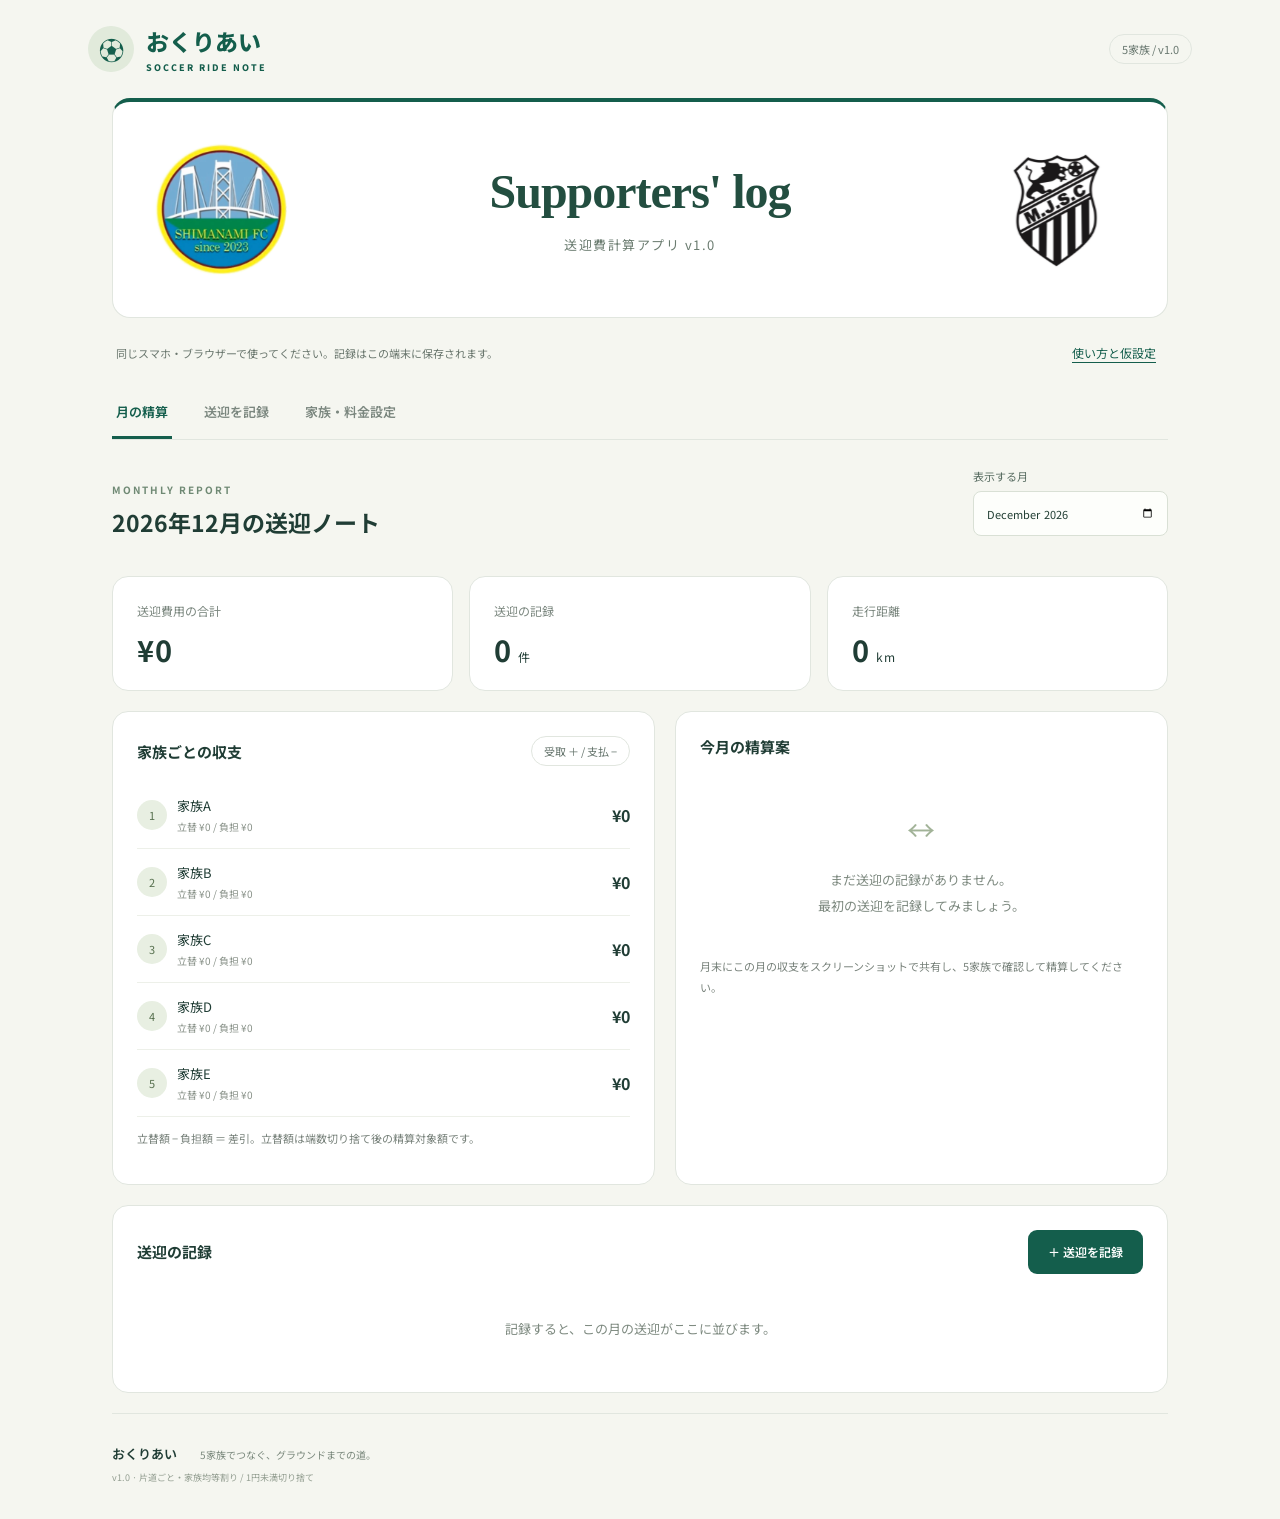
==== index.html @ b9d5096a "Add files via upload" ====
<!doctype html>
<html lang="ja"><head><meta charset="utf-8"><meta name="viewport" content="width=device-width, initial-scale=1"><meta name="theme-color" content="#145e4c"><meta name="description" content="5家族のサッカー送迎を記録し、月ごとの費用を精算する個人用アプリ"><title>Supporters' log | 送迎費計算アプリ v1.0</title><link rel="stylesheet" href="style.css"></head>
<body data-app-version="1.0" data-calculation-rule="equal-family-floor-v1"><header><a class="brand" href="#" aria-label="ホーム"><span class="ball">⚽</span><span>おくりあい<small>SOCCER RIDE NOTE</small></span></a><span class="version">5家族 / v1.0</span></header>
<main><section class="intro supporters-hero" aria-labelledby="supporters-title"><div class="club-mark"><img class="shimanami-mark" src="assets/shimanami-fc.png" alt="SHIMANAMI FCのロゴ" width="140" height="140"></div><div class="supporters-title"><h1 id="supporters-title">Supporters' log</h1><p>送迎費計算アプリ v1.0</p></div><div class="club-mark ob-mark"><img src="assets/espoir-ob.png" alt="エスポワール尾道南OB側のエンブレム" width="140" height="140"></div></section>
<div class="notice">同じスマホ・ブラウザーで使ってください。記録はこの端末に保存されます。<button id="helpBtn" class="textbtn">使い方と仮設定</button></div>
<nav aria-label="メインメニュー"><button data-tab="overview" class="active">月の精算</button><button data-tab="entry">送迎を記録</button><button data-tab="settings">家族・料金設定</button></nav>
<section id="overview" class="panel"><div class="sectiontop"><div><span class="eyebrow">MONTHLY REPORT</span><h2 id="reportTitle">今月の送迎ノート</h2></div><label>表示する月<input type="month" id="month"></label></div><div id="stats" class="stats"></div><div class="columns"><article class="card"><div class="cardtop"><h3>家族ごとの収支</h3><span class="tag">受取 ＋ / 支払 −</span></div><div id="balances"></div><p class="hint">立替額 − 負担額 ＝ 差引。立替額は端数切り捨て後の精算対象額です。</p></article><article class="card"><h3>今月の精算案</h3><div id="transfers"></div><p class="hint">月末にこの月の収支をスクリーンショットで共有し、5家族で確認して精算してください。</p></article></div><article class="card records"><div class="cardtop"><h3>送迎の記録</h3><button class="primary" id="newBtn">＋ 送迎を記録</button></div><div id="records"></div></article></section>
<section id="entry" class="panel" hidden><div class="sectiontop"><div><span class="eyebrow">NEW RIDE</span><h2 id="formTitle">送迎を記録する</h2><p class="hint">往路・復路それぞれの車と乗車家族を選びます。</p></div></div><form id="rideForm"><article class="card"><div class="grid"><label>日付<input id="date" type="date" required></label><label>活動<select id="kind"><option>練習</option><option>試合</option><option>その他</option></select></label><label>練習場所・会場<input id="venue" required maxlength="80" placeholder="例：市民グラウンド"></label><label>登録した経路から入力<select id="route"><option value="">経路を選ぶ（任意）</option></select></label></div><label>メモ<input id="note" maxlength="200" placeholder="例：帰りは現地解散の家族あり"></label></article><div id="legs" class="columns"></div><article class="savebar"><div><span class="hint">今回の立替合計</span><strong id="previewTotal">¥0</strong><span class="hint">保存時点のガソリン単価で計算</span></div><div><button type="button" id="cancelBtn" class="secondary">キャンセル</button><button type="submit" class="primary">記録を保存</button></div></article></form></section>
<section id="settings" class="panel" hidden><div class="sectiontop"><div><span class="eyebrow">YOUR TEAM</span><h2>家族と料金の設定</h2></div></div><form id="settingsForm"><div class="columns"><article class="card"><h3>5家族の名前</h3><p class="hint">名前は仮設定です。変更すると過去の記録にも反映されます。</p><div id="familyFields"></div></article><article class="card"><h3>計算の設定</h3><label>ガソリン単価（円 / L）<input id="gasPrice" type="number" min="1" max="10000" step="1" required></label><div class="spec"><span>普通車</span><b>10 km / L</b></div><div class="spec"><span>軽自動車</span><b>15 km / L</b></div><p class="hint">区間費用 = 距離 ÷ 燃費 × 単価 ＋ 高速料金。区間の費用を乗車家族数で割り、1家族あたり1円未満を切り捨てます。切り捨てた差額は配賦せず、精算対象は切り捨て後の負担額の合計です。担当家族も乗車する場合は選択してください。</p><p class="hint">単価の変更は新規の記録に適用。既存記録の単価は保持します。</p><button class="primary">設定を保存</button></article></div></form><article class="card"><h3>よく使う経路</h3><p class="hint">初期の経路・金額は未登録です。片道分を登録すると往復にコピーされ、入力後にそれぞれ修正できます。</p><form id="routeForm" class="grid"><label>経路・会場名<input id="routeName" required maxlength="80"></label><label>片道距離（km）<input id="routeDistance" type="number" min="0" max="10000" step="0.1" required></label><label>片道高速料金（円）<input id="routeToll" type="number" min="0" max="1000000" step="1" required></label><button class="secondary">経路を追加</button></form><div id="routeList"></div></article><article class="card"><h3>バックアップと端末間の移動</h3><p class="hint">ブラウザーのデータ削除に備えて保存してください。別の端末では同じアプリを開き、このファイルを読み込みます。読み込むと現在のデータを置き換えます。</p><div class="actions"><button id="exportBtn" class="secondary">バックアップを保存</button><button id="importBtn" class="secondary">バックアップを読み込む</button><input id="importFile" type="file" accept=".json,application/json" hidden><button id="demoBtn" class="textbtn">サンプルを追加</button></div></article></section>
<footer>おくりあい <span>5家族でつなぐ、グラウンドまでの道。</span><small>v1.0 · 片道ごと・家族均等割り / 1円未満切り捨て</small></footer></main>
<dialog id="help"><h2>5家族での使い方</h2><ol><li>LINE内の画面から、iPhoneはSafari、AndroidはChromeなど、いつも使うブラウザーで開きます。</li><li>その月の担当家族が「家族・料金設定」で5家族の名前を登録し、自分のスマホで記録します。</li><li>「送迎を記録」で日付・活動・会場と、往路・復路それぞれを入力します。</li><li>月末に「月の精算」で対象月を選びます。月・合計・5家族の収支が入る位置までスクロールし、画面を撮影してLINEグループに投稿します。</li><li>5家族が了承したら精算し、バックアップを保存します。翌月は次の担当家族が自分のスマホで記録します。</li></ol><p>片道だけなら不要な区間の「この区間を記録」を外します。複数台なら車ごとに記録を分けます。</p><p>片道費用＝距離÷燃費×ガソリン単価＋高速料金。片道費用を乗車家族数で割り、1家族あたり1円未満を切り捨てます。差額は誰にも加算しません。担当家族が乗車する場合も選択してください。立替額には切り捨て後の精算対象額を計上します。</p><p>家族名は家族A〜Eの仮設定です。初期値はガソリン170円/L、普通車10km/L、軽15km/L。設定の単価変更は新規記録に適用され、過去の単価は保持します。</p><p>月を切り替えても記録は消えません。端末・ブラウザー間の同期はありません。毎月の担当者は同じスマホ・同じブラウザーを使ってください。LINE内のブラウザー、プライベートブラウズ、ブラウザーの保存データ削除、端末故障などで記録が失われる可能性があります。月末と端末変更前にバックアップを保存してください。</p><p>バックアップには過去月・設定も含まれます。復元は現在のデータを置き換え、結合しません。担当交代時のデータ移動は必須ではありません。精算済みの管理や決済はLINEと各家族で行います。</p><form method="dialog"><button class="primary">閉じる</button></form></dialog><div id="toast" role="status"></div><script src="core.js"></script><script src="app.js"></script></body></html>
---- style.css ----
@import url('https://fonts.googleapis.com/css2?family=Noto+Sans+JP:wght@400;500;600;700;800&display=swap');
:root{font-family:'Noto Sans JP',sans-serif;color:#203d35;background:#f5f6f0;font-synthesis:none;--green:#145e4c;--muted:#728079;--line:#e1e6df}*{box-sizing:border-box}body{margin:0}button,input,select{font:inherit}button{cursor:pointer;border:0}header{max-width:1160px;margin:auto;padding:24px 28px;display:flex;align-items:center;justify-content:space-between}.brand{display:flex;align-items:center;gap:12px;color:var(--green);font-size:23px;font-weight:800;text-decoration:none}.brand small{display:block;letter-spacing:2px;font-size:9px;margin-top:3px}.ball{display:grid;place-items:center;background:#e1eadb;width:46px;height:46px;border-radius:50%;font-size:25px}.version,.tag{font-size:11px;border:1px solid var(--line);padding:6px 12px;border-radius:20px;color:#68776f}main{max-width:1104px;margin:auto;padding:0 24px}.intro{background:var(--green);border-radius:24px;padding:36px 42px;display:flex;justify-content:space-between;align-items:center;color:white;overflow:hidden}.eyebrow{font-size:10px;font-weight:700;letter-spacing:2px;color:#6f8974}.intro .eyebrow{color:#bad48e}h1{font-size:30px;line-height:1.7;letter-spacing:1px;margin:12px 0}p{line-height:1.9}.intro p{font-size:12px;color:#d0e1d6}.pitch{position:relative;width:235px;height:150px;border:1px solid #679283;border-radius:8px;display:flex;justify-content:space-around;align-items:center;transform:rotate(-9deg);margin:0 24px;color:#c8dfab}.pitch:before{content:'';position:absolute;inset:0 50%;border-left:1px solid #679283}.pitch i{position:absolute;border:1px solid #679283;width:65px;height:65px;border-radius:50%}.pitch span{font-size:45px}.pitch b{position:absolute;bottom:-28px;font-size:9px;letter-spacing:3px}.notice{font-size:11px;padding:18px 4px;color:#69766d;display:flex;gap:10px;justify-content:space-between;align-items:center}.textbtn{background:none;color:var(--green);text-decoration:underline;text-underline-offset:4px;padding:8px;font-size:12px}nav{display:flex;border-bottom:1px solid var(--line);gap:28px;margin-bottom:28px}nav button{padding:15px 4px;background:none;color:#7b877f;font-weight:600;font-size:13px;border-bottom:3px solid transparent}nav button.active{color:var(--green);border-color:var(--green)}h2{font-size:23px;margin:6px 0}h3{font-size:15px;margin:0 0 18px}.sectiontop{display:flex;justify-content:space-between;align-items:center;margin-bottom:24px}.sectiontop label{font-size:11px}.stats{display:grid;grid-template-columns:repeat(3,1fr);gap:16px;margin-bottom:20px}.stat{border:1px solid var(--line);background:#fff;padding:20px 24px;border-radius:16px}.stat span{font-size:12px;color:#7b877f}.stat strong{display:block;font-size:29px;margin-top:7px;letter-spacing:1px}.stat small{font-size:12px;font-weight:400;margin-left:6px}.columns{display:grid;grid-template-columns:1.1fr 1fr;gap:20px}.card{border:1px solid var(--line);border-radius:16px;background:#fff;padding:24px;margin-bottom:20px;min-width:0}.cardtop{display:flex;justify-content:space-between;align-items:center;gap:10px;margin-bottom:16px}.cardtop h3{margin:0}.hint{font-size:11px;color:#78827b;line-height:1.9}.familyrow{display:grid;grid-template-columns:1fr auto;gap:10px;border-bottom:1px solid #edf0e9;padding:14px 0;align-items:center}.familyname{display:flex;gap:10px;align-items:center;font-size:13px}.avatar{width:30px;height:30px;display:grid;place-items:center;border-radius:50%;font-size:11px;background:#e8efe2;color:#57704f}.familyrow small{font-size:10px;display:block;color:#879087;margin-top:4px}.positive{color:#177458}.negative{color:#a2623a}.transfer{background:#f5f7f0;padding:14px;border-radius:10px;font-size:12px;margin:12px 0;display:flex;justify-content:space-between;gap:10px}.transfer b{white-space:nowrap}.empty{padding:26px 8px;text-align:center;color:#7e8a80;font-size:13px;line-height:2}.empty .emptyicon{font-size:28px;display:block;color:#a2b398;margin-bottom:10px}.primary,.secondary{padding:12px 20px;border-radius:9px;font-size:12px;font-weight:600;min-height:44px}.primary{background:var(--green);color:white}.secondary{background:#edf1e7;color:var(--green);border:1px solid #dce4d5}.primary:hover{background:#0e493a}.grid{display:grid;grid-template-columns:repeat(2,1fr);gap:16px}label{display:block;font-size:12px;color:#596d62;margin-bottom:16px}input:not([type=checkbox]),select{width:100%;border:1px solid #d9e0d5;border-radius:8px;background:#fdfefb;padding:12px;color:#213e33;min-height:45px;margin-top:7px}input:focus,select:focus{outline:2px solid #83a986;outline-offset:1px}.check{display:flex;align-items:center;gap:9px;margin:0;font-size:13px;cursor:pointer}.check input{accent-color:var(--green);width:19px;height:19px}.riders{display:flex;flex-wrap:wrap;gap:9px;margin:10px 0 20px}.rider{border:1px solid var(--line);padding:10px 12px;border-radius:8px;display:flex;gap:6px;align-items:center;margin:0;font-size:12px}.rider:has(input:checked){background:#edf4e5;border-color:#8ba579}.rider input{accent-color:var(--green)}.legresult{border-top:1px dashed #d8e1d1;padding-top:15px;font-size:13px;line-height:1.9}.legresult strong{font-size:22px;float:right}.legresult small{display:block;font-size:11px;color:#7a867a;clear:both}.savebar{display:flex;justify-content:space-between;gap:16px;background:#e9efdf;border-radius:14px;padding:22px;align-items:center;margin-bottom:20px}.savebar strong{font-size:26px;display:block}.savebar .hint{display:block}.savebar button{margin-left:8px}.spec{padding:16px 0;border-bottom:1px solid var(--line);display:flex;justify-content:space-between;font-size:13px}.actions{display:flex;gap:12px;flex-wrap:wrap}.record{padding:18px 0;border-top:1px solid var(--line)}.recordhead{display:flex;justify-content:space-between;gap:12px;align-items:center}.recordhead h4{margin:0;font-size:14px}.recordhead p{margin:4px 0;font-size:11px;color:#768274}.recordlegs{font-size:12px;color:#536a5d;line-height:2;margin-top:10px}.recordactions{display:flex;gap:8px}.recordactions button{background:#f0f3eb;border-radius:6px;padding:8px;color:#516a58;font-size:11px;min-height:38px}.routeitem{display:flex;justify-content:space-between;font-size:12px;padding:14px 0;border-bottom:1px solid var(--line);align-items:center;gap:12px}footer{padding:30px 0 35px;border-top:1px solid var(--line);font-size:13px;font-weight:600;margin-top:20px}footer span{font-weight:400;font-size:10px;color:#7a887c;margin-left:20px}footer small{display:block;font-size:9px;color:#939e91;font-weight:400;margin-top:8px}dialog{border:0;border-radius:18px;max-width:560px;width:calc(100% - 36px);padding:28px;color:#2d483a}dialog::backdrop{background:#12372988}dialog p,dialog li{font-size:13px;line-height:2}#toast{position:fixed;bottom:28px;left:50%;transform:translateX(-50%);background:#233e33;color:white;border-radius:10px;padding:13px 22px;box-shadow:0 6px 28px #0002;display:none;font-size:13px;max-width:90%;z-index:20}[hidden]{display:none!important}@media(max-width:700px){header{padding:18px}.brand{font-size:20px}.version{font-size:9px;padding:5px 8px}main{padding:0 16px}.intro{padding:26px 24px;border-radius:18px}h1{font-size:23px}.intro p{font-size:11px}.pitch{display:none}.notice{align-items:flex-start;font-size:10px;line-height:1.8}.notice button{min-width:100px;padding-top:0}nav{gap:18px;margin-bottom:22px}nav button{font-size:12px}.stats{gap:8px}.stat{padding:15px 10px;border-radius:12px}.stat span{font-size:10px}.stat strong{font-size:22px}.stat small{font-size:10px}.columns{grid-template-columns:1fr;gap:0}.card{padding:20px}.sectiontop{gap:14px}h2{font-size:20px}.sectiontop label{max-width:150px}.tag{font-size:9px;padding:5px 7px}.grid{gap:12px}.savebar{align-items:stretch;flex-direction:column}.savebar>div:last-child{display:flex}.savebar button{flex:1;margin:0}.savebar button+button{margin-left:8px}.recordhead{align-items:flex-start}.recordactions{flex-shrink:0}.cardtop .primary{padding:10px 12px}footer span{display:block;margin:6px 0}.routeitem{align-items:flex-start}.actions button{width:100%}}

/* Header-only revision: keep all application and navigation styles unchanged. */
.intro.supporters-hero{display:grid;grid-template-columns:140px minmax(0,1fr) 140px;align-items:center;gap:28px;background:#fff;color:#203d35;border:1px solid #e1e6df;border-top:4px solid #145e4c;border-radius:18px;padding:30px 38px;min-height:220px}
.supporters-hero .club-mark{display:flex;align-items:center;justify-content:center;overflow:hidden;border-radius:50%;width:140px;height:140px;background:#fff}
.supporters-hero .club-mark img{display:block;width:100%;height:100%;object-fit:contain}
.supporters-hero .shimanami-mark{clip-path:circle(47% at 50% 50%)}
.supporters-hero .ob-mark img{transform:scale(1.5)}
.supporters-hero .supporters-title{text-align:center;min-width:0}
.supporters-hero h1{font-family:Georgia,'Times New Roman',serif;font-size:clamp(28px,4.4vw,48px);font-weight:700;line-height:1.2;letter-spacing:-1px;margin:0;white-space:nowrap;color:#234e40}
.supporters-hero .supporters-title p{font-size:13px;line-height:1.6;letter-spacing:1.5px;color:#6b7c70;margin:14px 0 0}
@media(max-width:700px){.intro.supporters-hero{grid-template-columns:64px minmax(0,1fr) 64px;gap:8px;padding:24px 12px;min-height:150px;border-radius:14px}.supporters-hero .club-mark{width:64px;height:64px}.supporters-hero h1{font-size:clamp(18px,5.2vw,30px);letter-spacing:-.6px}.supporters-hero .supporters-title p{font-size:10px;letter-spacing:.2px;margin-top:9px}}
@media(max-width:359px){.intro.supporters-hero{grid-template-columns:50px minmax(0,1fr) 50px;gap:6px;padding:22px 9px}.supporters-hero .club-mark{width:50px;height:50px}.supporters-hero h1{font-size:18px}.supporters-hero .supporters-title p{font-size:9px;letter-spacing:0}}
/* Avoid automatic input zoom on mobile browsers without changing the layout. */
@media(max-width:700px){input:not([type=checkbox]),select{font-size:16px}}
.familyname{min-width:0}.familyname>div{min-width:0;overflow-wrap:anywhere}
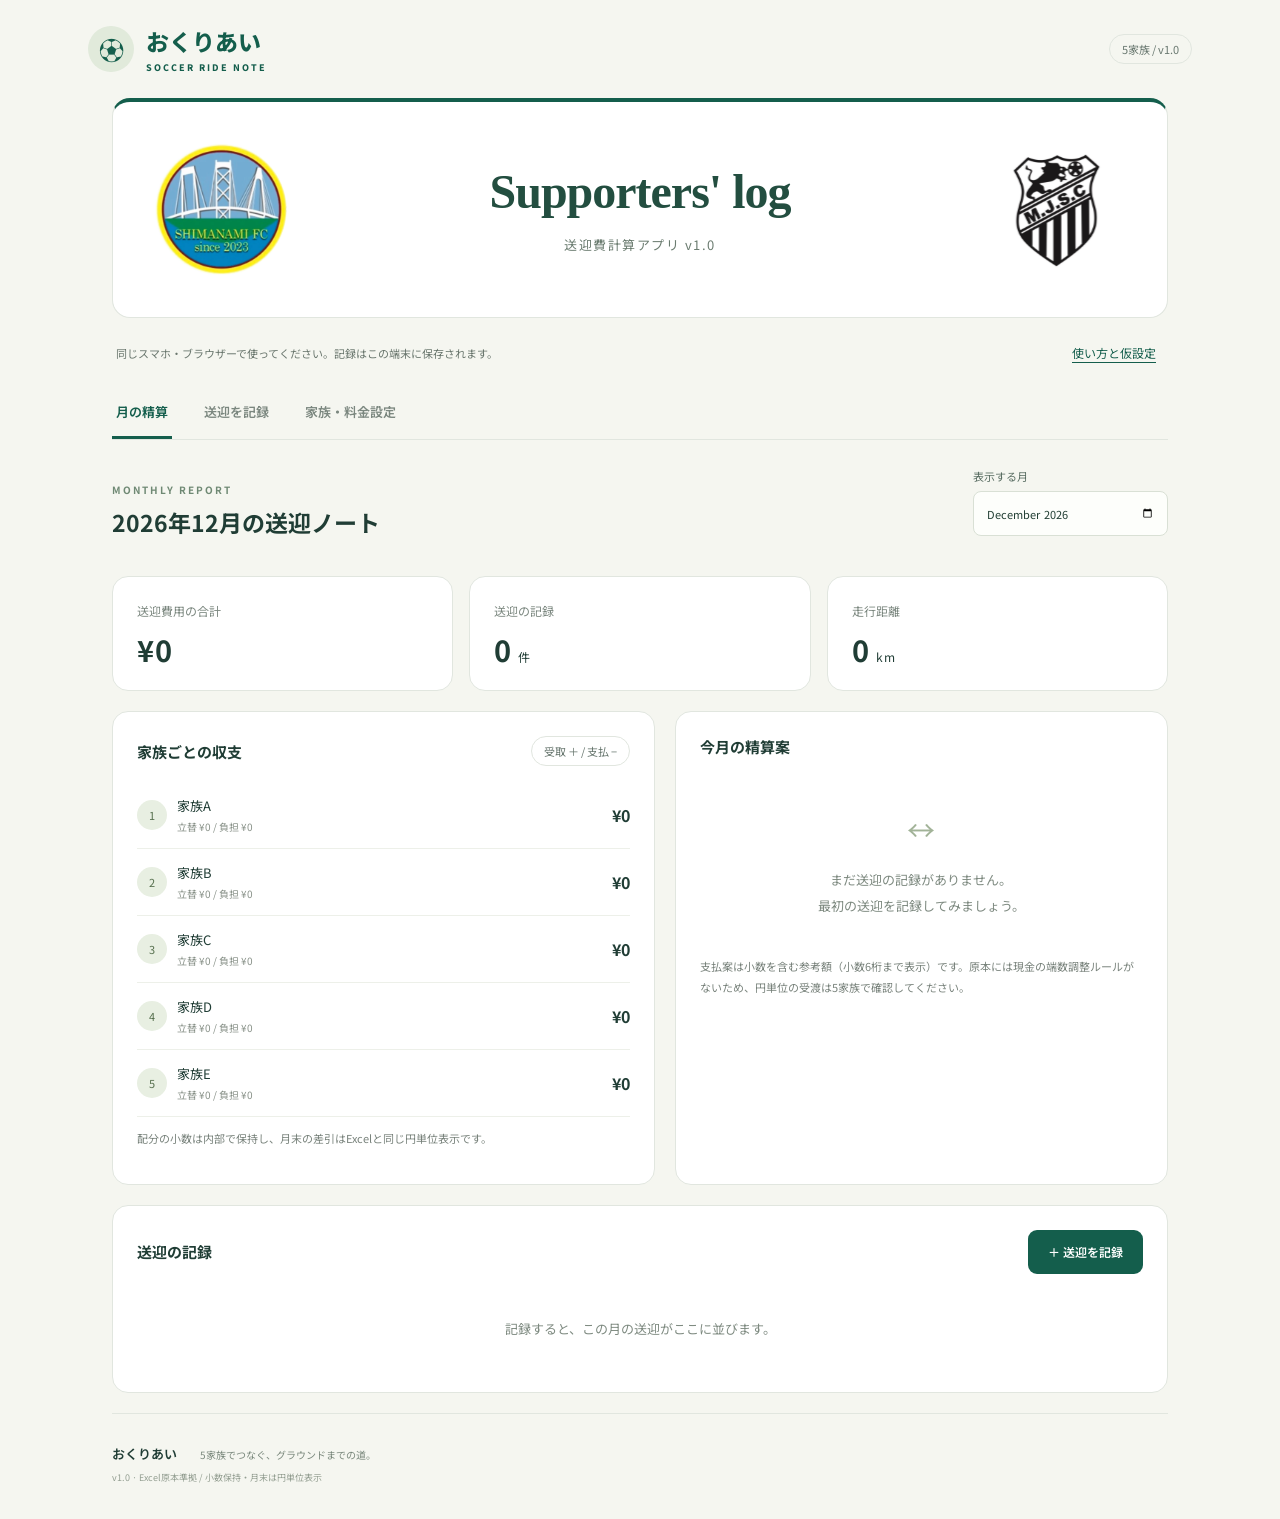
==== commit e869071f: "Add files via upload" ====
--- a/index.html
+++ b/index.html
@@ -1,11 +1,11 @@
 <!doctype html>
 <html lang="ja"><head><meta charset="utf-8"><meta name="viewport" content="width=device-width, initial-scale=1"><meta name="theme-color" content="#145e4c"><meta name="description" content="5家族のサッカー送迎を記録し、月ごとの費用を精算する個人用アプリ"><title>Supporters' log | 送迎費計算アプリ v1.0</title><link rel="stylesheet" href="style.css"></head>
-<body data-app-version="1.0" data-calculation-rule="equal-family-floor-v1"><header><a class="brand" href="#" aria-label="ホーム"><span class="ball">⚽</span><span>おくりあい<small>SOCCER RIDE NOTE</small></span></a><span class="version">5家族 / v1.0</span></header>
+<body data-app-version="1.0" data-calculation-rule="excel-source-2026"><header><a class="brand" href="#" aria-label="ホーム"><span class="ball">⚽</span><span>おくりあい<small>SOCCER RIDE NOTE</small></span></a><span class="version">5家族 / v1.0</span></header>
 <main><section class="intro supporters-hero" aria-labelledby="supporters-title"><div class="club-mark"><img class="shimanami-mark" src="assets/shimanami-fc.png" alt="SHIMANAMI FCのロゴ" width="140" height="140"></div><div class="supporters-title"><h1 id="supporters-title">Supporters' log</h1><p>送迎費計算アプリ v1.0</p></div><div class="club-mark ob-mark"><img src="assets/espoir-ob.png" alt="エスポワール尾道南OB側のエンブレム" width="140" height="140"></div></section>
 <div class="notice">同じスマホ・ブラウザーで使ってください。記録はこの端末に保存されます。<button id="helpBtn" class="textbtn">使い方と仮設定</button></div>
 <nav aria-label="メインメニュー"><button data-tab="overview" class="active">月の精算</button><button data-tab="entry">送迎を記録</button><button data-tab="settings">家族・料金設定</button></nav>
-<section id="overview" class="panel"><div class="sectiontop"><div><span class="eyebrow">MONTHLY REPORT</span><h2 id="reportTitle">今月の送迎ノート</h2></div><label>表示する月<input type="month" id="month"></label></div><div id="stats" class="stats"></div><div class="columns"><article class="card"><div class="cardtop"><h3>家族ごとの収支</h3><span class="tag">受取 ＋ / 支払 −</span></div><div id="balances"></div><p class="hint">立替額 − 負担額 ＝ 差引。立替額は端数切り捨て後の精算対象額です。</p></article><article class="card"><h3>今月の精算案</h3><div id="transfers"></div><p class="hint">月末にこの月の収支をスクリーンショットで共有し、5家族で確認して精算してください。</p></article></div><article class="card records"><div class="cardtop"><h3>送迎の記録</h3><button class="primary" id="newBtn">＋ 送迎を記録</button></div><div id="records"></div></article></section>
+<section id="overview" class="panel"><div class="sectiontop"><div><span class="eyebrow">MONTHLY REPORT</span><h2 id="reportTitle">今月の送迎ノート</h2></div><label>表示する月<input type="month" id="month"></label></div><div id="stats" class="stats"></div><div class="columns"><article class="card"><div class="cardtop"><h3>家族ごとの収支</h3><span class="tag">受取 ＋ / 支払 −</span></div><div id="balances"></div><p id="calculationNote" class="hint">小数を保持して相殺し、差引はExcelと同じ円単位表示です。</p></article><article class="card"><h3>今月の精算案</h3><div id="transfers"></div><p class="hint">支払案は小数を含む参考額（小数6桁まで表示）です。原本には現金の端数調整ルールがないため、円単位の受渡は5家族で確認してください。</p></article></div><article class="card records"><div class="cardtop"><h3>送迎の記録</h3><button class="primary" id="newBtn">＋ 送迎を記録</button></div><div id="records"></div></article></section>
 <section id="entry" class="panel" hidden><div class="sectiontop"><div><span class="eyebrow">NEW RIDE</span><h2 id="formTitle">送迎を記録する</h2><p class="hint">往路・復路それぞれの車と乗車家族を選びます。</p></div></div><form id="rideForm"><article class="card"><div class="grid"><label>日付<input id="date" type="date" required></label><label>活動<select id="kind"><option>練習</option><option>試合</option><option>その他</option></select></label><label>練習場所・会場<input id="venue" required maxlength="80" placeholder="例：市民グラウンド"></label><label>登録した経路から入力<select id="route"><option value="">経路を選ぶ（任意）</option></select></label></div><label>メモ<input id="note" maxlength="200" placeholder="例：帰りは現地解散の家族あり"></label></article><div id="legs" class="columns"></div><article class="savebar"><div><span class="hint">今回の立替合計</span><strong id="previewTotal">¥0</strong><span class="hint">保存時点のガソリン単価で計算</span></div><div><button type="button" id="cancelBtn" class="secondary">キャンセル</button><button type="submit" class="primary">記録を保存</button></div></article></form></section>
-<section id="settings" class="panel" hidden><div class="sectiontop"><div><span class="eyebrow">YOUR TEAM</span><h2>家族と料金の設定</h2></div></div><form id="settingsForm"><div class="columns"><article class="card"><h3>5家族の名前</h3><p class="hint">名前は仮設定です。変更すると過去の記録にも反映されます。</p><div id="familyFields"></div></article><article class="card"><h3>計算の設定</h3><label>ガソリン単価（円 / L）<input id="gasPrice" type="number" min="1" max="10000" step="1" required></label><div class="spec"><span>普通車</span><b>10 km / L</b></div><div class="spec"><span>軽自動車</span><b>15 km / L</b></div><p class="hint">区間費用 = 距離 ÷ 燃費 × 単価 ＋ 高速料金。区間の費用を乗車家族数で割り、1家族あたり1円未満を切り捨てます。切り捨てた差額は配賦せず、精算対象は切り捨て後の負担額の合計です。担当家族も乗車する場合は選択してください。</p><p class="hint">単価の変更は新規の記録に適用。既存記録の単価は保持します。</p><button class="primary">設定を保存</button></article></div></form><article class="card"><h3>よく使う経路</h3><p class="hint">初期の経路・金額は未登録です。片道分を登録すると往復にコピーされ、入力後にそれぞれ修正できます。</p><form id="routeForm" class="grid"><label>経路・会場名<input id="routeName" required maxlength="80"></label><label>片道距離（km）<input id="routeDistance" type="number" min="0" max="10000" step="0.1" required></label><label>片道高速料金（円）<input id="routeToll" type="number" min="0" max="1000000" step="1" required></label><button class="secondary">経路を追加</button></form><div id="routeList"></div></article><article class="card"><h3>バックアップと端末間の移動</h3><p class="hint">ブラウザーのデータ削除に備えて保存してください。別の端末では同じアプリを開き、このファイルを読み込みます。読み込むと現在のデータを置き換えます。</p><div class="actions"><button id="exportBtn" class="secondary">バックアップを保存</button><button id="importBtn" class="secondary">バックアップを読み込む</button><input id="importFile" type="file" accept=".json,application/json" hidden><button id="demoBtn" class="textbtn">サンプルを追加</button></div></article></section>
-<footer>おくりあい <span>5家族でつなぐ、グラウンドまでの道。</span><small>v1.0 · 片道ごと・家族均等割り / 1円未満切り捨て</small></footer></main>
-<dialog id="help"><h2>5家族での使い方</h2><ol><li>LINE内の画面から、iPhoneはSafari、AndroidはChromeなど、いつも使うブラウザーで開きます。</li><li>その月の担当家族が「家族・料金設定」で5家族の名前を登録し、自分のスマホで記録します。</li><li>「送迎を記録」で日付・活動・会場と、往路・復路それぞれを入力します。</li><li>月末に「月の精算」で対象月を選びます。月・合計・5家族の収支が入る位置までスクロールし、画面を撮影してLINEグループに投稿します。</li><li>5家族が了承したら精算し、バックアップを保存します。翌月は次の担当家族が自分のスマホで記録します。</li></ol><p>片道だけなら不要な区間の「この区間を記録」を外します。複数台なら車ごとに記録を分けます。</p><p>片道費用＝距離÷燃費×ガソリン単価＋高速料金。片道費用を乗車家族数で割り、1家族あたり1円未満を切り捨てます。差額は誰にも加算しません。担当家族が乗車する場合も選択してください。立替額には切り捨て後の精算対象額を計上します。</p><p>家族名は家族A〜Eの仮設定です。初期値はガソリン170円/L、普通車10km/L、軽15km/L。設定の単価変更は新規記録に適用され、過去の単価は保持します。</p><p>月を切り替えても記録は消えません。端末・ブラウザー間の同期はありません。毎月の担当者は同じスマホ・同じブラウザーを使ってください。LINE内のブラウザー、プライベートブラウズ、ブラウザーの保存データ削除、端末故障などで記録が失われる可能性があります。月末と端末変更前にバックアップを保存してください。</p><p>バックアップには過去月・設定も含まれます。復元は現在のデータを置き換え、結合しません。担当交代時のデータ移動は必須ではありません。精算済みの管理や決済はLINEと各家族で行います。</p><form method="dialog"><button class="primary">閉じる</button></form></dialog><div id="toast" role="status"></div><script src="core.js"></script><script src="app.js"></script></body></html>
+<section id="settings" class="panel" hidden><div class="sectiontop"><div><span class="eyebrow">YOUR TEAM</span><h2>家族と料金の設定</h2></div></div><form id="settingsForm"><div class="columns"><article class="card"><h3>5家族の名前</h3><p class="hint">名前は仮設定です。変更すると過去の記録にも反映されます。</p><div id="familyFields"></div></article><article class="card"><h3>計算の設定</h3><label>ガソリン単価（円 / L）<input id="gasPrice" type="number" min="1" max="10000" step="1" required></label><div class="spec"><span>普通車</span><b>10 km / L</b></div><div class="spec"><span>軽自動車</span><b>15 km / L</b></div><p class="hint">Excel料金表の往復額の半額を片道費用に使用し、試合などは片道金額をそのまま入力します。各片道を乗車家族数で均等割りし、小数を保持して月末に合算・相殺します。表示だけ円単位に四捨五入します。担当家族も乗車する場合は選択してください。</p><p class="hint">単価の変更は新規の記録に適用。既存記録の単価は保持します。</p><button class="primary">設定を保存</button></article></div></form><article class="card"><h3>よく使う経路</h3><p class="hint">初期の経路・金額は未登録です。片道分を登録すると往復にコピーされ、入力後にそれぞれ修正できます。</p><form id="routeForm" class="grid"><label>経路・会場名<input id="routeName" required maxlength="80"></label><label>片道距離（km）<input id="routeDistance" type="number" min="0" max="10000" step="0.1" required></label><label>片道高速料金（円）<input id="routeToll" type="number" min="0" max="1000000" step="1" required></label><button class="secondary">経路を追加</button></form><div id="routeList"></div></article><article class="card"><h3>バックアップと端末間の移動</h3><p class="hint">ブラウザーのデータ削除に備えて保存してください。別の端末では同じアプリを開き、このファイルを読み込みます。読み込むと現在のデータを置き換えます。</p><div class="actions"><button id="exportBtn" class="secondary">バックアップを保存</button><button id="importBtn" class="secondary">バックアップを読み込む</button><input id="importFile" type="file" accept=".json,application/json" hidden><button id="demoBtn" class="textbtn">サンプルを追加</button></div></article></section>
+<footer>おくりあい <span>5家族でつなぐ、グラウンドまでの道。</span><small>v1.0 · Excel原本準拠 / 小数保持・月末は円単位表示</small></footer></main>
+<dialog id="help"><h2>5家族での使い方</h2><ol><li>LINEから開いて利用できます。LINE内の画面とSafari・Chromeでは保存先が異なる場合があるため、同じ端末・同じ開き方で使ってください。</li><li>その月の担当家族が「家族・料金設定」で5家族の名前を登録し、自分のスマホで記録します。</li><li>「送迎を記録」で日付・活動・会場と、往路・復路それぞれを入力します。</li><li>月末に「月の精算」で対象月を選びます。月・合計・5家族の収支が入る位置までスクロールし、画面を撮影してLINEグループに投稿します。</li><li>5家族が了承したら精算し、バックアップを保存します。翌月は次の担当家族が自分のスマホで記録します。</li></ol><p>片道だけなら不要な区間の「この区間を記録」を外します。複数台なら車ごとに記録を分けます。</p><p>片道ごとにExcelの料金区分または片道金額を指定します。表の往復料金を半分にして適用し、試合の手入力はそのまま使います。家族で均等割りした小数を保持して月末に相殺し、表示だけ円単位に四捨五入します。担当家族も乗車する場合は選択してください。</p><p>家族名は家族A〜Eの仮設定です。初期値はガソリン170円/L、普通車10km/L、軽15km/L。ガソリン単価は旧記録の距離計算だけで使用します。料金表や手入力には追加しません。</p><p>月を切り替えても記録は消えません。端末・ブラウザー間の同期はありません。毎月の担当者は同じスマホ・同じブラウザーを使ってください。LINE内のブラウザー、プライベートブラウズ、ブラウザーの保存データ削除、端末故障などで記録が失われる可能性があります。月末と端末変更前にバックアップを保存してください。</p><p>バックアップには過去月・設定も含まれます。復元は現在のデータを置き換え、結合しません。担当交代時のデータ移動は必須ではありません。精算済みの管理や決済はLINEと各家族で行います。</p><p>更新前にバックアップを保存してください。旧記録も配分の小数を保持して再計算するため、収支が変わります。旧記録の料金は自動で料金表に置き換えず「旧料金・要確認」と表示します。編集で原本の料金を確認してください。</p><form method="dialog"><button class="primary">閉じる</button></form></dialog><div id="toast" role="status"></div><script src="core.js?v=excel-source-2026"></script><script src="app.js?v=excel-source-2026"></script></body></html>
